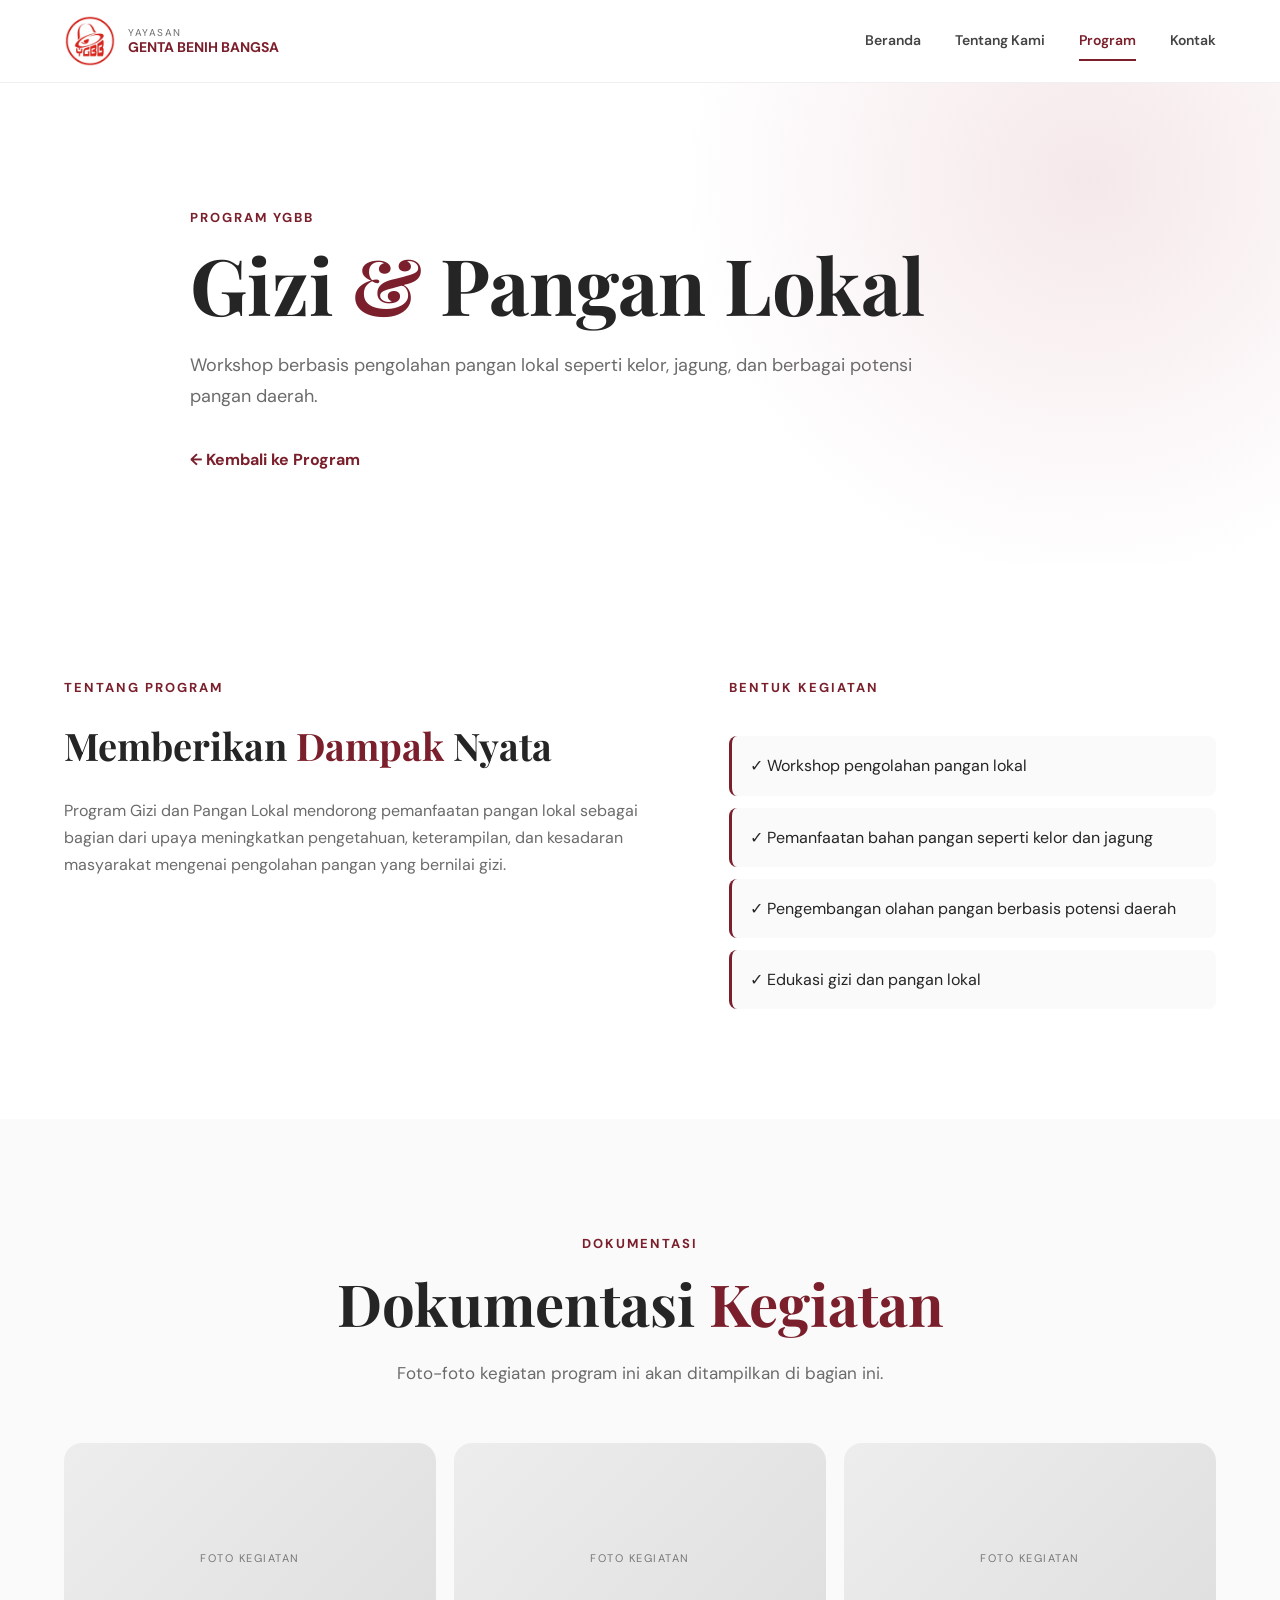
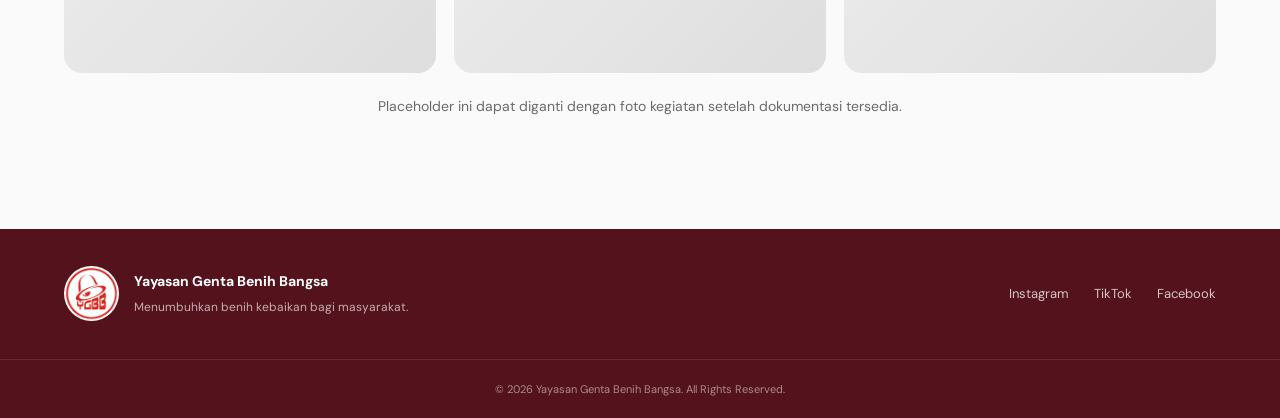
==== programs/gizi-pangan.html @ 35dd9b7a "update program kerja YGBB" ====
<!DOCTYPE html>
<html lang="id">
<head>
    <meta charset="UTF-8">
    <meta name="viewport" content="width=device-width, initial-scale=1.0">
    <title>Gizi & Pangan Lokal | Yayasan Genta Benih Bangsa</title>
    <meta name="description" content="Workshop berbasis pengolahan pangan lokal seperti kelor, jagung, dan berbagai potensi pangan daerah.">
    <link rel="stylesheet" href="../style.css">
    <link rel="preconnect" href="https://fonts.googleapis.com">
    <link rel="preconnect" href="https://fonts.gstatic.com" crossorigin>
    <link href="https://fonts.googleapis.com/css2?family=DM+Sans:wght@400;500;600;700&family=Playfair+Display:wght@600;700&display=swap" rel="stylesheet">
</head>
<body>
<header class="navbar">
    <div class="container nav-container">
        <a href="../index.html" class="logo-wrapper">
            <img src="../assets/logoyayasan.jpeg" alt="Logo Yayasan Genta Benih Bangsa">
            <div class="logo-text"><span>YAYASAN</span><strong>GENTA BENIH BANGSA</strong></div>
        </a>
        <nav class="nav-menu">
            <a href="../index.html">Beranda</a>
            <a href="../index.html#about">Tentang Kami</a>
            <a href="../index.html#program" class="active">Program</a>
            <a href="../index.html#contact">Kontak</a>
        </nav>
        <button class="menu-toggle" aria-label="Buka menu">☰</button>
    </div>
</header>
<main>
<section class="program-hero">
    <div class="container program-hero-content">
        <span class="eyebrow">PROGRAM YGBB</span>
        <h1>Gizi <span>&</span> Pangan Lokal</h1>
        <p>Workshop berbasis pengolahan pangan lokal seperti kelor, jagung, dan berbagai potensi pangan daerah.</p>
        <a href="../index.html#program" class="back-link">← Kembali ke Program</a>
    </div>
</section>
<section class="section">
    <div class="container program-detail-grid">
        <div class="detail-block">
            <span class="eyebrow">TENTANG PROGRAM</span>
            <h2>Memberikan <span>Dampak</span> Nyata</h2>
            <p>Program Gizi dan Pangan Lokal mendorong pemanfaatan pangan lokal sebagai bagian dari upaya meningkatkan pengetahuan, keterampilan, dan kesadaran masyarakat mengenai pengolahan pangan yang bernilai gizi.</p>
        </div>
        <div class="detail-block">
            <span class="eyebrow">BENTUK KEGIATAN</span>
            <ul class="activity-list"><li>✓ Workshop pengolahan pangan lokal</li><li>✓ Pemanfaatan bahan pangan seperti kelor dan jagung</li><li>✓ Pengembangan olahan pangan berbasis potensi daerah</li><li>✓ Edukasi gizi dan pangan lokal</li></ul>
        </div>
    </div>
</section>
<section class="section documentation">
    <div class="container">
        <div class="section-heading centered">
            <span class="eyebrow">DOKUMENTASI</span>
            <h2>Dokumentasi <span>Kegiatan</span></h2>
            <p>Foto-foto kegiatan program ini akan ditampilkan di bagian ini.</p>
        </div>
        <div class="gallery-placeholder">
            <div class="documentation-card">FOTO KEGIATAN</div>
            <div class="documentation-card">FOTO KEGIATAN</div>
            <div class="documentation-card">FOTO KEGIATAN</div>
        </div>
        <p class="documentation-note">Placeholder ini dapat diganti dengan foto kegiatan setelah dokumentasi tersedia.</p>
    </div>
</section>
</main>
<footer class="footer">
    <div class="container footer-container">
        <div class="footer-brand">
            <img src="../assets/logoyayasan.jpeg" alt="Logo Yayasan Genta Benih Bangsa">
            <div><strong>Yayasan Genta Benih Bangsa</strong><p>Menumbuhkan benih kebaikan bagi masyarakat.</p></div>
        </div>
        <div class="footer-social">
            <a href="https://www.instagram.com/ygbb.kupang" target="_blank">Instagram</a>
            <a href="https://www.tiktok.com/@ygbb2023" target="_blank">TikTok</a>
            <a href="https://www.facebook.com/share/1HcL8janwg/" target="_blank">Facebook</a>
        </div>
    </div>
    <div class="footer-bottom"><div class="container"><p>© 2026 Yayasan Genta Benih Bangsa. All Rights Reserved.</p></div></div>
</footer>
<script>
const menuToggle=document.querySelector('.menu-toggle');
const navMenu=document.querySelector('.nav-menu');
menuToggle.addEventListener('click',()=>navMenu.classList.toggle('show'));
document.querySelectorAll('.nav-menu a').forEach(link=>link.addEventListener('click',()=>navMenu.classList.remove('show')));
</script>
</body>
</html>
---- style.css ----
/* =========================================
   ROOT
========================================= */

:root {
    --maroon: #7a1f2b;
    --dark-maroon: #54131c;
    --light-maroon: #f5e8ea;

    --white: #ffffff;
    --off-white: #fafafa;

    --black: #252525;
    --gray: #6b6b6b;
    --light-gray: #e8e8e8;

    --container: 1180px;

    --radius: 18px;

    --shadow:
        0 15px 40px rgba(0, 0, 0, 0.08);
}


/* =========================================
   RESET
========================================= */

* {
    margin: 0;
    padding: 0;
    box-sizing: border-box;
}

html {
    scroll-behavior: smooth;
}

body {
    font-family: "DM Sans", sans-serif;
    color: var(--black);
    background: var(--white);
    line-height: 1.7;
}

img {
    max-width: 100%;
    display: block;
}

a {
    color: inherit;
    text-decoration: none;
}

button {
    font-family: inherit;
}


/* =========================================
   GENERAL
========================================= */

.container {
    width: min(90%, var(--container));
    margin: 0 auto;
}

.section {
    padding: 110px 0;
}

.eyebrow {
    display: inline-block;

    color: var(--maroon);

    font-size: 13px;
    font-weight: 700;

    letter-spacing: 2px;
    text-transform: uppercase;

    margin-bottom: 15px;
}

.section-heading {
    max-width: 720px;
    margin-bottom: 55px;
}

.section-heading.centered {
    text-align: center;
    margin-left: auto;
    margin-right: auto;
}

.section-heading h2 {
    font-family: "Playfair Display", serif;

    font-size: clamp(36px, 5vw, 58px);
    line-height: 1.15;

    margin-bottom: 22px;
}

.section-heading h2 span {
    color: var(--maroon);
}

.section-heading p {
    color: var(--gray);
    font-size: 17px;
}


/* =========================================
   NAVBAR
========================================= */

.navbar {
    position: sticky;
    top: 0;
    z-index: 1000;

    background: rgba(255, 255, 255, 0.96);

    border-bottom: 1px solid rgba(0, 0, 0, 0.06);

    backdrop-filter: blur(12px);
}

.nav-container {
    min-height: 82px;

    display: flex;
    align-items: center;
    justify-content: space-between;
}

.logo-wrapper {
    display: flex;
    align-items: center;
    gap: 12px;
}

.logo-wrapper img {
    width: 52px;
    height: 52px;

    object-fit: contain;

    border-radius: 50%;
}

.logo-text {
    display: flex;
    flex-direction: column;

    line-height: 1.2;
}

.logo-text span {
    font-size: 10px;
    letter-spacing: 1.5px;
    color: var(--gray);
}

.logo-text strong {
    font-size: 14px;
    color: var(--maroon);
}

.nav-menu {
    display: flex;
    align-items: center;
    gap: 34px;
}

.nav-menu a {
    position: relative;

    font-size: 14px;
    font-weight: 600;

    color: #444;

    transition: 0.3s ease;
}

.nav-menu a::after {
    content: "";

    position: absolute;

    left: 0;
    bottom: -8px;

    width: 0;
    height: 2px;

    background: var(--maroon);

    transition: 0.3s ease;
}

.nav-menu a:hover,
.nav-menu a.active {
    color: var(--maroon);
}

.nav-menu a:hover::after,
.nav-menu a.active::after {
    width: 100%;
}

.menu-toggle {
    display: none;

    border: none;
    background: transparent;

    font-size: 26px;
    cursor: pointer;

    color: var(--maroon);
}


/* =========================================
   HERO
========================================= */

.hero {
    position: relative;

    min-height: calc(100vh - 82px);

    display: flex;
    align-items: center;

    background:
        radial-gradient(
            circle at 85% 20%,
            var(--light-maroon),
            transparent 35%
        );

    overflow: hidden;
}

.hero::before {
    content: "";

    position: absolute;

    width: 400px;
    height: 400px;

    border-radius: 50%;

    background: var(--light-maroon);

    right: -180px;
    bottom: -180px;

    opacity: 0.6;
}

.hero-content {
    display: grid;

    grid-template-columns: 0.8fr 1.2fr;

    align-items: center;

    gap: 80px;

    padding: 80px 0;
}

.hero-logo {
    display: flex;
    justify-content: center;
}

.hero-logo img {
    width: min(400px, 80%);

    border-radius: 50%;

    filter: drop-shadow(
        0 20px 30px rgba(122, 31, 43, 0.15)
    );
}

.hero-text {
    position: relative;
    z-index: 2;
}

.hero-text h1 {
    max-width: 700px;

    font-family: "Playfair Display", serif;

    font-size: clamp(48px, 6vw, 78px);

    line-height: 1.05;

    margin-bottom: 28px;
}

.hero-text h1 span {
    color: var(--maroon);
}

.hero-text p {
    max-width: 680px;

    color: var(--gray);

    font-size: 18px;

    margin-bottom: 35px;
}

.hero-buttons {
    display: flex;
    gap: 15px;
    flex-wrap: wrap;
}

.btn {
    display: inline-flex;

    align-items: center;
    justify-content: center;

    padding: 14px 25px;

    border-radius: 50px;

    font-size: 14px;
    font-weight: 700;

    transition: 0.3s ease;
}

.btn-primary {
    color: var(--white);
    background: var(--maroon);
}

.btn-primary:hover {
    background: var(--dark-maroon);

    transform: translateY(-2px);
}

.btn-outline {
    color: var(--maroon);

    border: 1px solid var(--maroon);
}

.btn-outline:hover {
    color: var(--white);
    background: var(--maroon);
}


/* =========================================
   ABOUT
========================================= */

.about {
    background: var(--off-white);
}

.about-grid {
    display: grid;

    grid-template-columns:
        repeat(3, 1fr);

    gap: 22px;
}

.about-card {
    padding: 35px;

    background: var(--white);

    border: 1px solid #eeeeee;

    border-radius: var(--radius);

    transition: 0.3s ease;
}

.about-card:hover {
    transform: translateY(-6px);

    box-shadow: var(--shadow);
}

.about-card.featured {
    color: var(--white);

    background: var(--maroon);
}

.about-card.featured h3,
.about-card.featured p {
    color: var(--white);
}

.about-number {
    font-family: "Playfair Display", serif;

    font-size: 40px;

    color: var(--maroon);

    margin-bottom: 15px;
}

.featured .about-number {
    color: rgba(255, 255, 255, 0.5);
}

.about-card h3 {
    font-family: "Playfair Display", serif;

    font-size: 28px;

    margin-bottom: 12px;
}

.about-card p {
    color: var(--gray);
}


/* =========================================
   PROGRAM
========================================= */

.program {
    background: var(--white);
}

.program-grid {
    display: grid;

    grid-template-columns:
        repeat(3, 1fr);

    gap: 25px;
}

.program-card {
    overflow: hidden;

    background: var(--white);

    border: 1px solid #e9e9e9;

    border-radius: var(--radius);

    transition: 0.35s ease;
}

.program-card:hover {
    transform: translateY(-8px);

    box-shadow: var(--shadow);

    border-color: transparent;
}

.program-image {
    height: 220px;

    display: flex;
    align-items: center;
    justify-content: center;

    color: var(--gray);

    background:
        linear-gradient(
            135deg,
            #f2f2f2,
            #e8e8e8
        );

    font-size: 12px;

    letter-spacing: 2px;
}

.program-content {
    padding: 30px;
}

.program-number {
    display: inline-block;

    color: var(--maroon);

    font-size: 12px;
    font-weight: 700;

    letter-spacing: 1px;

    margin-bottom: 8px;
}

.program-content h3 {
    font-family: "Playfair Display", serif;

    font-size: 26px;

    line-height: 1.2;

    margin-bottom: 14px;
}

.program-content p {
    color: var(--gray);

    font-size: 15px;

    margin-bottom: 20px;
}

.program-link {
    color: var(--maroon);

    font-size: 14px;

    font-weight: 700;
}

.program-link:hover {
    text-decoration: underline;
}


/* =========================================
   QUOTE
========================================= */

.quote-section {
    position: relative;

    padding: 110px 0;

    color: var(--white);

    background: var(--maroon);

    overflow: hidden;
}

.quote-section::before {
    content: "";

    position: absolute;

    width: 350px;
    height: 350px;

    border-radius: 50%;

    border: 1px solid rgba(255, 255, 255, 0.15);

    right: -120px;
    top: -120px;
}

.quote-container {
    text-align: center;

    max-width: 900px;
}

.quote-mark {
    display: block;

    font-family: "Playfair Display", serif;

    font-size: 100px;

    line-height: 0.7;

    opacity: 0.3;

    margin-bottom: 20px;
}

.quote-container h2 {
    font-family: "Playfair Display", serif;

    font-size: clamp(32px, 5vw, 55px);

    line-height: 1.2;

    margin-bottom: 25px;
}

.quote-container p {
    opacity: 0.75;

    font-size: 14px;

    letter-spacing: 2px;

    text-transform: uppercase;
}


/* =========================================
   ACTIVITIES
========================================= */

.activities {
    background: var(--off-white);
}

.gallery-grid {
    display: grid;

    grid-template-columns:
        1.5fr 1fr 1fr;

    grid-auto-rows: 220px;

    gap: 15px;
}

.gallery-item {
    display: flex;

    align-items: center;
    justify-content: center;

    background:
        linear-gradient(
            135deg,
            #ededed,
            #dedede
        );

    color: #777;

    font-size: 11px;

    letter-spacing: 1.5px;

    border-radius: var(--radius);

    overflow: hidden;
}

.gallery-item.large {
    grid-row: span 2;
}

.gallery-item:hover {
    filter: brightness(0.95);
}


/* =========================================
   CONTACT
========================================= */

.contact {
    background: var(--white);
}

.contact-container {
    display: grid;

    grid-template-columns: 1fr 1fr;

    gap: 80px;

    align-items: center;
}

.contact-info h2 {
    font-family: "Playfair Display", serif;

    font-size: clamp(40px, 5vw, 60px);

    line-height: 1.15;

    margin-bottom: 20px;
}

.contact-info h2 span {
    color: var(--maroon);
}

.contact-info p {
    max-width: 550px;

    color: var(--gray);

    font-size: 17px;
}

.social-container {
    display: flex;
    flex-direction: column;

    gap: 15px;
}

.social-card {
    display: flex;

    align-items: center;

    gap: 18px;

    padding: 20px;

    border: 1px solid #e8e8e8;

    border-radius: 14px;

    transition: 0.3s ease;
}

.social-card:hover {
    border-color: var(--maroon);

    transform: translateX(5px);

    box-shadow: var(--shadow);
}

.social-icon {
    width: 50px;
    height: 50px;

    display: flex;
    align-items: center;
    justify-content: center;

    flex-shrink: 0;

    color: var(--white);

    background: var(--maroon);

    border-radius: 12px;

    font-size: 13px;
    font-weight: 700;
}

.social-card div:nth-child(2) {
    display: flex;
    flex-direction: column;
}

.social-card span {
    color: var(--gray);

    font-size: 12px;
}

.social-card strong {
    color: var(--black);

    font-size: 15px;
}

.social-arrow {
    margin-left: auto;

    color: var(--maroon) !important;

    font-size: 20px !important;
}


/* =========================================
   FOOTER
========================================= */

.footer {
    color: var(--white);

    background: var(--dark-maroon);
}

.footer-container {
    min-height: 130px;

    display: flex;

    align-items: center;
    justify-content: space-between;

    gap: 30px;
}

.footer-brand {
    display: flex;

    align-items: center;

    gap: 15px;
}

.footer-brand img {
    width: 55px;
    height: 55px;

    border-radius: 50%;
}

.footer-brand strong {
    display: block;

    font-size: 14px;
}

.footer-brand p {
    margin-top: 3px;

    font-size: 12px;

    opacity: 0.65;
}

.footer-social {
    display: flex;

    gap: 25px;
}

.footer-social a {
    font-size: 13px;

    opacity: 0.75;

    transition: 0.3s ease;
}

.footer-social a:hover {
    opacity: 1;
}

.footer-bottom {
    padding: 20px 0;

    border-top: 1px solid rgba(255, 255, 255, 0.1);
}

.footer-bottom p {
    text-align: center;

    font-size: 11px;

    opacity: 0.5;
}


/* =========================================
   RESPONSIVE - TABLET
========================================= */

@media (max-width: 1000px) {

    .nav-menu {
        gap: 20px;
    }

    .hero-content {
        gap: 45px;
    }

    .hero-text h1 {
        font-size: 58px;
    }

    .program-grid {
        grid-template-columns:
            repeat(2, 1fr);
    }

    .contact-container {
        gap: 40px;
    }
}


/* =========================================
   RESPONSIVE - MOBILE
========================================= */

@media (max-width: 768px) {

    .section {
        padding: 80px 0;
    }


    /* Navbar */

    .nav-container {
        min-height: 70px;
    }

    .logo-wrapper img {
        width: 45px;
        height: 45px;
    }

    .logo-text strong {
        font-size: 11px;
    }

    .menu-toggle {
        display: block;
    }

    .nav-menu {
        position: absolute;

        top: 70px;
        left: 0;

        width: 100%;

        padding: 25px;

        flex-direction: column;
        align-items: flex-start;

        background: var(--white);

        border-bottom: 1px solid #eee;

        box-shadow: 0 15px 25px rgba(0, 0, 0, 0.06);

        display: none;
    }

    .nav-menu.show {
        display: flex;
    }


    /* Hero */

    .hero {
        min-height: auto;
    }

    .hero-content {
        grid-template-columns: 1fr;

        text-align: center;

        padding: 80px 0;
    }

    .hero-logo {
        order: 1;
    }

    .hero-text {
        order: 2;
    }

    .hero-logo img {
        width: 230px;
    }

    .hero-text h1 {
        font-size: 48px;
    }

    .hero-text p {
        font-size: 16px;
    }

    .hero-buttons {
        justify-content: center;
    }


    /* About */

    .about-grid {
        grid-template-columns: 1fr;
    }


    /* Program */

    .program-grid {
        grid-template-columns: 1fr;
    }


    /* Gallery */

    .gallery-grid {
        grid-template-columns: 1fr 1fr;

        grid-auto-rows: 180px;
    }

    .gallery-item.large {
        grid-row: span 1;

        grid-column: span 2;
    }


    /* Contact */

    .contact-container {
        grid-template-columns: 1fr;
    }


    /* Footer */

    .footer-container {
        padding: 35px 0;

        flex-direction: column;

        align-items: flex-start;
    }

    .footer-social {
        flex-wrap: wrap;
    }

}


/* =========================================
   SMALL MOBILE
========================================= */

@media (max-width: 480px) {

    .hero-text h1 {
        font-size: 40px;
    }

    .section-heading h2 {
        font-size: 38px;
    }

    .program-content {
        padding: 25px;
    }

    .gallery-grid {
        grid-template-columns: 1fr;
    }

    .gallery-item.large {
        grid-column: span 1;
    }

    .footer-brand {
        align-items: flex-start;
    }

}

/* =========================================
   PROGRAM DETAIL PAGES
========================================= */
.program-hero {
    padding: 120px 0 90px;
    background: radial-gradient(circle at 85% 20%, var(--light-maroon), transparent 35%);
}
.program-hero-content {
    max-width: 900px;
}
.program-hero h1 {
    font-family: "Playfair Display", serif;
    font-size: clamp(48px, 7vw, 78px);
    line-height: 1.05;
    margin-bottom: 24px;
}
.program-hero h1 span { color: var(--maroon); }
.program-hero p {
    max-width: 760px;
    color: var(--gray);
    font-size: 18px;
}
.program-detail-grid {
    display: grid;
    grid-template-columns: 1.1fr 0.9fr;
    gap: 70px;
    align-items: start;
}
.detail-block h2 {
    font-family: "Playfair Display", serif;
    font-size: 38px;
    margin-bottom: 18px;
}
.detail-block h2 span { color: var(--maroon); }
.detail-block p { color: var(--gray); font-size: 16px; }
.activity-list {
    list-style: none;
    display: grid;
    gap: 12px;
    margin-top: 22px;
}
.activity-list li {
    padding: 16px 18px;
    background: var(--off-white);
    border-left: 3px solid var(--maroon);
    border-radius: 8px;
}
.documentation { background: var(--off-white); }
.gallery-placeholder {
    display: grid;
    grid-template-columns: repeat(3, 1fr);
    gap: 18px;
}
.documentation-card {
    min-height: 230px;
    display: flex;
    align-items: center;
    justify-content: center;
    border-radius: var(--radius);
    background: linear-gradient(135deg, #ededed, #dedede);
    color: #777;
    font-size: 11px;
    letter-spacing: 1.5px;
    text-align: center;
    padding: 20px;
}
.documentation-note {
    margin-top: 22px;
    color: var(--gray);
    text-align: center;
    font-size: 14px;
}
.back-link {
    display: inline-flex;
    align-items: center;
    gap: 8px;
    margin-top: 35px;
    color: var(--maroon);
    font-weight: 700;
}
.back-link:hover { text-decoration: underline; }

@media (max-width: 768px) {
    .program-hero { padding: 85px 0 65px; }
    .program-detail-grid { grid-template-columns: 1fr; gap: 45px; }
    .gallery-placeholder { grid-template-columns: 1fr; }
    .documentation-card { min-height: 190px; }
}
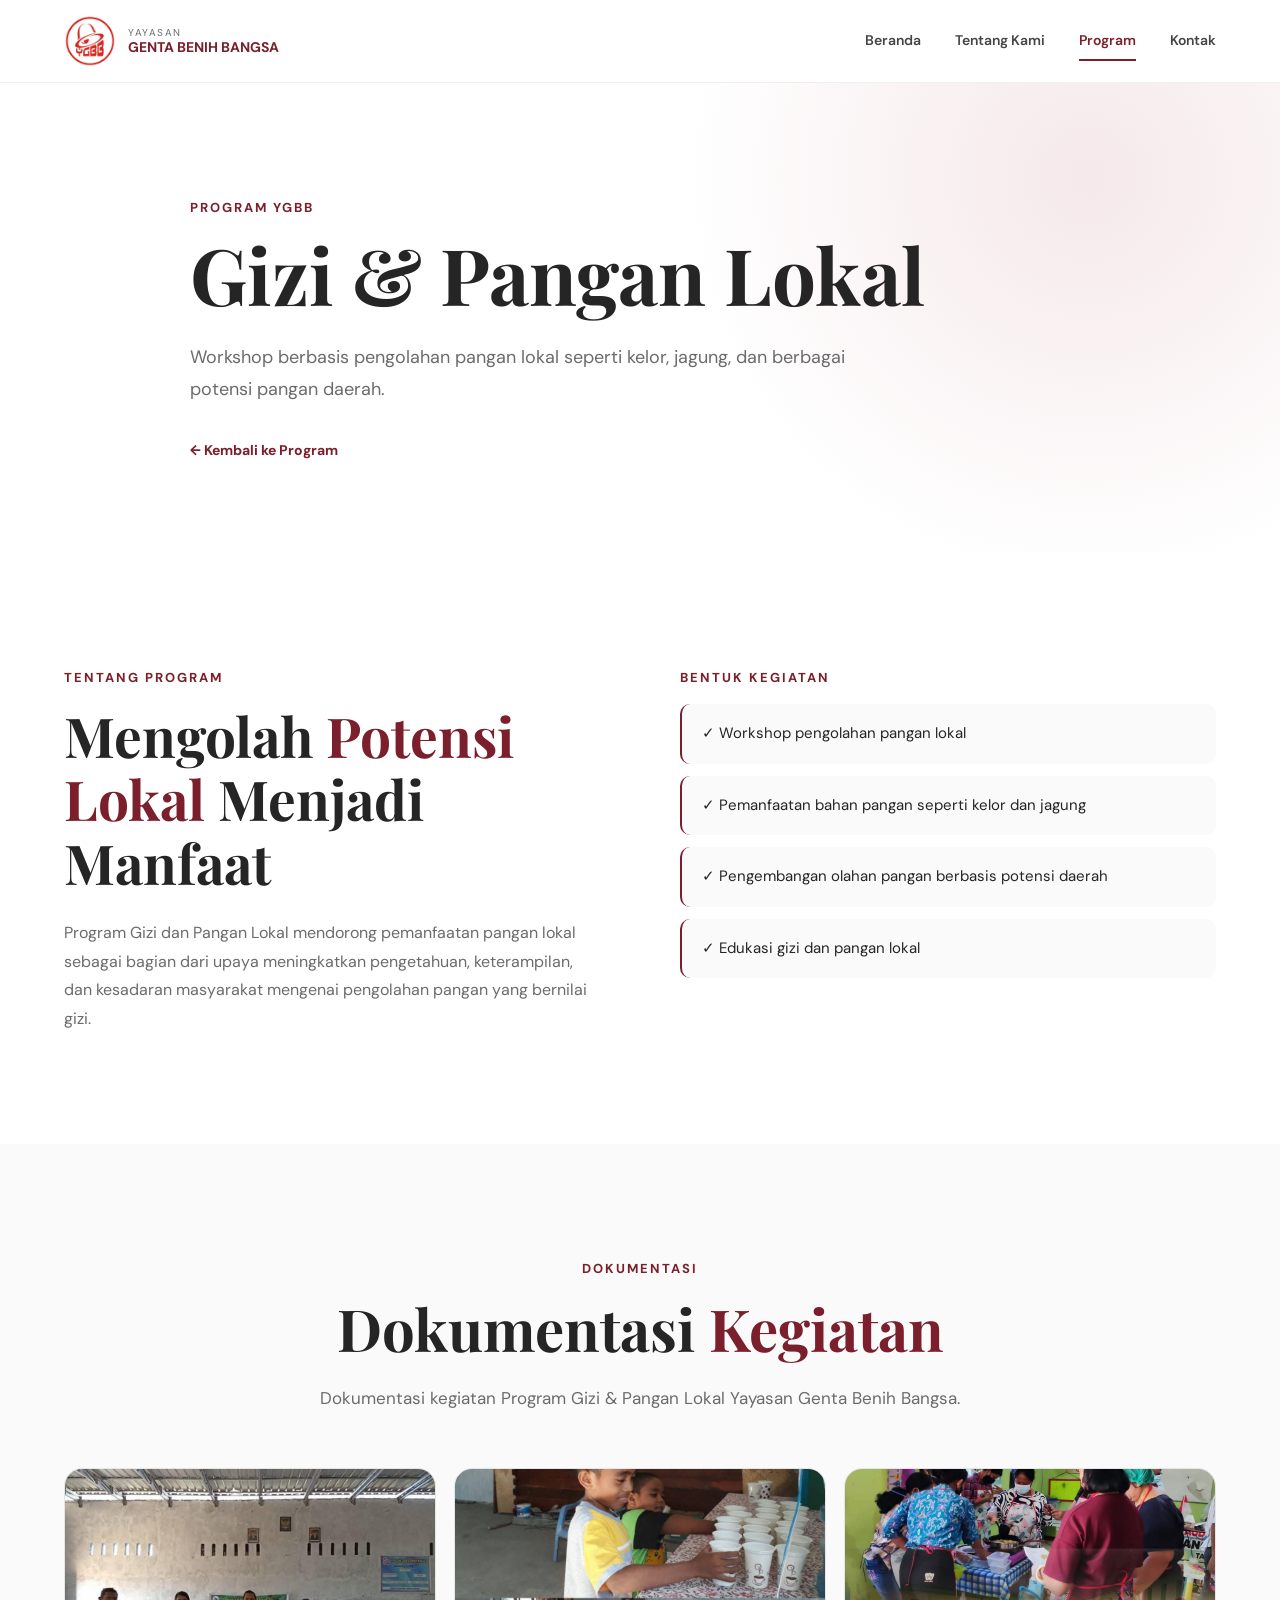
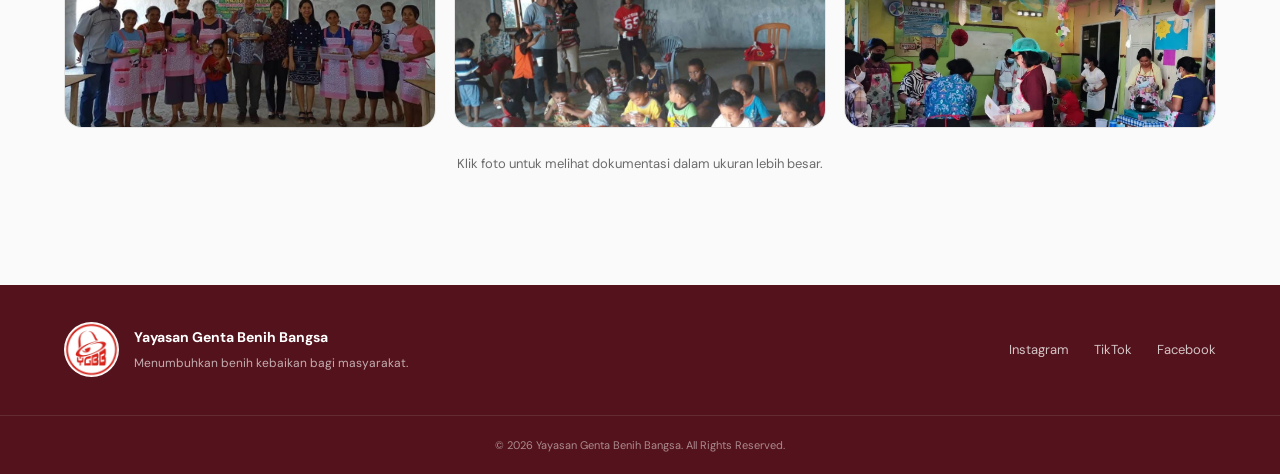
==== commit 36fe0bff: "Update gizi-pangan.html" ====
--- a/programs/gizi-pangan.html
+++ b/programs/gizi-pangan.html
@@ -1,88 +1,584 @@
 <!DOCTYPE html>
 <html lang="id">
+
 <head>
+
     <meta charset="UTF-8">
-    <meta name="viewport" content="width=device-width, initial-scale=1.0">
-    <title>Gizi & Pangan Lokal | Yayasan Genta Benih Bangsa</title>
-    <meta name="description" content="Workshop berbasis pengolahan pangan lokal seperti kelor, jagung, dan berbagai potensi pangan daerah.">
-    <link rel="stylesheet" href="../style.css">
-    <link rel="preconnect" href="https://fonts.googleapis.com">
-    <link rel="preconnect" href="https://fonts.gstatic.com" crossorigin>
-    <link href="https://fonts.googleapis.com/css2?family=DM+Sans:wght@400;500;600;700&family=Playfair+Display:wght@600;700&display=swap" rel="stylesheet">
+
+    <meta
+        name="viewport"
+        content="width=device-width, initial-scale=1.0"
+    >
+
+    <title>
+        Gizi & Pangan Lokal | Yayasan Genta Benih Bangsa
+    </title>
+
+    <meta
+        name="description"
+        content="Workshop berbasis pengolahan pangan lokal seperti kelor, jagung, dan berbagai potensi pangan daerah."
+    >
+
+    <link
+        rel="stylesheet"
+        href="../style.css"
+    >
+
+    <link
+        rel="preconnect"
+        href="https://fonts.googleapis.com"
+    >
+
+    <link
+        rel="preconnect"
+        href="https://fonts.gstatic.com"
+        crossorigin
+    >
+
+    <link
+        href="https://fonts.googleapis.com/css2?family=DM+Sans:wght@400;500;600;700&family=Playfair+Display:wght@600;700&display=swap"
+        rel="stylesheet"
+    >
+
 </head>
+
+
 <body>
+
+
+<!-- =========================================
+     NAVBAR
+========================================= -->
+
 <header class="navbar">
+
     <div class="container nav-container">
-        <a href="../index.html" class="logo-wrapper">
-            <img src="../assets/logoyayasan.jpeg" alt="Logo Yayasan Genta Benih Bangsa">
-            <div class="logo-text"><span>YAYASAN</span><strong>GENTA BENIH BANGSA</strong></div>
+
+        <a
+            href="../index.html"
+            class="logo-wrapper"
+        >
+
+            <img
+                src="../assets/logoyayasan.jpeg"
+                alt="Logo Yayasan Genta Benih Bangsa"
+            >
+
+            <div class="logo-text">
+
+                <span>
+                    YAYASAN
+                </span>
+
+                <strong>
+                    GENTA BENIH BANGSA
+                </strong>
+
+            </div>
+
         </a>
+
+
         <nav class="nav-menu">
-            <a href="../index.html">Beranda</a>
-            <a href="../index.html#about">Tentang Kami</a>
-            <a href="../index.html#program" class="active">Program</a>
-            <a href="../index.html#contact">Kontak</a>
+
+            <a href="../index.html">
+                Beranda
+            </a>
+
+            <a href="../index.html#about">
+                Tentang Kami
+            </a>
+
+            <a
+                href="../index.html#program"
+                class="active"
+            >
+                Program
+            </a>
+
+            <a href="../index.html#contact">
+                Kontak
+            </a>
+
         </nav>
-        <button class="menu-toggle" aria-label="Buka menu">☰</button>
+
+
+        <button
+            class="menu-toggle"
+            aria-label="Buka menu"
+        >
+            ☰
+        </button>
+
     </div>
+
 </header>
+
+
+
 <main>
+
+
+<!-- =========================================
+     PROGRAM HERO
+========================================= -->
+
 <section class="program-hero">
+
     <div class="container program-hero-content">
-        <span class="eyebrow">PROGRAM YGBB</span>
-        <h1>Gizi <span>&</span> Pangan Lokal</h1>
-        <p>Workshop berbasis pengolahan pangan lokal seperti kelor, jagung, dan berbagai potensi pangan daerah.</p>
-        <a href="../index.html#program" class="back-link">← Kembali ke Program</a>
+
+        <span class="eyebrow">
+            PROGRAM YGBB
+        </span>
+
+
+        <h1>
+            Gizi <span>&</span> Pangan Lokal
+        </h1>
+
+
+        <p>
+            Workshop berbasis pengolahan pangan lokal seperti
+            kelor, jagung, dan berbagai potensi pangan daerah.
+        </p>
+
+
+        <a
+            href="../index.html#program"
+            class="back-link"
+        >
+            ← Kembali ke Program
+        </a>
+
     </div>
+
 </section>
+
+
+
+<!-- =========================================
+     PROGRAM DETAIL
+========================================= -->
+
 <section class="section">
+
     <div class="container program-detail-grid">
+
+
+        <!-- TENTANG PROGRAM -->
+
         <div class="detail-block">
-            <span class="eyebrow">TENTANG PROGRAM</span>
-            <h2>Memberikan <span>Dampak</span> Nyata</h2>
-            <p>Program Gizi dan Pangan Lokal mendorong pemanfaatan pangan lokal sebagai bagian dari upaya meningkatkan pengetahuan, keterampilan, dan kesadaran masyarakat mengenai pengolahan pangan yang bernilai gizi.</p>
-        </div>
+
+            <span class="eyebrow">
+                TENTANG PROGRAM
+            </span>
+
+
+            <h2>
+                Mengolah
+                <span>Potensi Lokal</span>
+                Menjadi Manfaat
+            </h2>
+
+
+            <p>
+                Program Gizi dan Pangan Lokal mendorong
+                pemanfaatan pangan lokal sebagai bagian dari
+                upaya meningkatkan pengetahuan, keterampilan,
+                dan kesadaran masyarakat mengenai pengolahan
+                pangan yang bernilai gizi.
+            </p>
+
+        </div>
+
+
+
+        <!-- BENTUK KEGIATAN -->
+
         <div class="detail-block">
-            <span class="eyebrow">BENTUK KEGIATAN</span>
-            <ul class="activity-list"><li>✓ Workshop pengolahan pangan lokal</li><li>✓ Pemanfaatan bahan pangan seperti kelor dan jagung</li><li>✓ Pengembangan olahan pangan berbasis potensi daerah</li><li>✓ Edukasi gizi dan pangan lokal</li></ul>
-        </div>
+
+            <span class="eyebrow">
+                BENTUK KEGIATAN
+            </span>
+
+
+            <ul class="activity-list">
+
+                <li>
+                    ✓ Workshop pengolahan pangan lokal
+                </li>
+
+                <li>
+                    ✓ Pemanfaatan bahan pangan seperti kelor dan jagung
+                </li>
+
+                <li>
+                    ✓ Pengembangan olahan pangan berbasis potensi daerah
+                </li>
+
+                <li>
+                    ✓ Edukasi gizi dan pangan lokal
+                </li>
+
+            </ul>
+
+        </div>
+
     </div>
+
 </section>
+
+
+
+<!-- =========================================
+     DOKUMENTASI
+========================================= -->
+
 <section class="section documentation">
+
     <div class="container">
+
+
+        <!-- HEADING -->
+
         <div class="section-heading centered">
-            <span class="eyebrow">DOKUMENTASI</span>
-            <h2>Dokumentasi <span>Kegiatan</span></h2>
-            <p>Foto-foto kegiatan program ini akan ditampilkan di bagian ini.</p>
-        </div>
-        <div class="gallery-placeholder">
-            <div class="documentation-card">FOTO KEGIATAN</div>
-            <div class="documentation-card">FOTO KEGIATAN</div>
-            <div class="documentation-card">FOTO KEGIATAN</div>
-        </div>
-        <p class="documentation-note">Placeholder ini dapat diganti dengan foto kegiatan setelah dokumentasi tersedia.</p>
+
+            <span class="eyebrow">
+                DOKUMENTASI
+            </span>
+
+
+            <h2>
+                Dokumentasi
+                <span>Kegiatan</span>
+            </h2>
+
+
+            <p>
+                Dokumentasi kegiatan Program Gizi & Pangan Lokal
+                Yayasan Genta Benih Bangsa.
+            </p>
+
+        </div>
+
+
+
+        <!-- GALLERY -->
+
+        <div class="documentation-gallery">
+
+
+            <!-- FOTO GIZI & PANGAN LOKAL 01 -->
+
+            <div class="documentation-card">
+
+                <img
+                    src="../assets/images/programs/gizi-pangan/gizi-pangan-01.jpeg"
+                    class="gallery-image"
+                    alt="Dokumentasi Kegiatan Program Gizi dan Pangan Lokal"
+                >
+
+            </div>
+
+
+
+            <!-- PLACEHOLDER FOTO 02 -->
+
+            <div class="documentation-card placeholder">
+
+                <img
+                    src="../assets/images/programs/gizi-pangan/gizi-pangan-02.png"
+                    class="gallery-image"
+                    alt="Dokumentasi Kegiatan Program Gizi dan Pangan Lokal"
+                >
+
+            </div>
+
+
+
+            <!-- PLACEHOLDER FOTO 03 -->
+
+            <div class="documentation-card placeholder">
+
+                <img
+                    src="../assets/images/programs/gizi-pangan/gizi-pangan-03.jpeg"
+                    class="gallery-image"
+                    alt="Dokumentasi Kegiatan Program Gizi dan Pangan Lokal"
+                >
+
+            </div>
+
+
+        </div>
+
+
+        <p class="documentation-note">
+
+            Klik foto untuk melihat dokumentasi
+            dalam ukuran lebih besar.
+
+        </p>
+
     </div>
+
 </section>
+
+
+
 </main>
+
+
+
+<!-- =========================================
+     FOOTER
+========================================= -->
+
 <footer class="footer">
+
     <div class="container footer-container">
+
+
         <div class="footer-brand">
-            <img src="../assets/logoyayasan.jpeg" alt="Logo Yayasan Genta Benih Bangsa">
-            <div><strong>Yayasan Genta Benih Bangsa</strong><p>Menumbuhkan benih kebaikan bagi masyarakat.</p></div>
-        </div>
+
+            <img
+                src="../assets/logoyayasan.jpeg"
+                alt="Logo Yayasan Genta Benih Bangsa"
+            >
+
+
+            <div>
+
+                <strong>
+                    Yayasan Genta Benih Bangsa
+                </strong>
+
+
+                <p>
+                    Menumbuhkan benih kebaikan
+                    bagi masyarakat.
+                </p>
+
+            </div>
+
+        </div>
+
+
+
         <div class="footer-social">
-            <a href="https://www.instagram.com/ygbb.kupang" target="_blank">Instagram</a>
-            <a href="https://www.tiktok.com/@ygbb2023" target="_blank">TikTok</a>
-            <a href="https://www.facebook.com/share/1HcL8janwg/" target="_blank">Facebook</a>
-        </div>
+
+            <a
+                href="https://www.instagram.com/ygbb.kupang"
+                target="_blank"
+            >
+                Instagram
+            </a>
+
+
+            <a
+                href="https://www.tiktok.com/@ygbb2023"
+                target="_blank"
+            >
+                TikTok
+            </a>
+
+
+            <a
+                href="https://www.facebook.com/share/1HcL8janwg/"
+                target="_blank"
+            >
+                Facebook
+            </a>
+
+        </div>
+
     </div>
-    <div class="footer-bottom"><div class="container"><p>© 2026 Yayasan Genta Benih Bangsa. All Rights Reserved.</p></div></div>
+
+
+
+    <div class="footer-bottom">
+
+        <div class="container">
+
+            <p>
+                © 2026 Yayasan Genta Benih Bangsa.
+                All Rights Reserved.
+            </p>
+
+        </div>
+
+    </div>
+
 </footer>
+
+
+
+<!-- =========================================
+     LIGHTBOX
+========================================= -->
+
+<div
+    id="lightbox"
+    class="lightbox"
+>
+
+
+    <!-- CLOSE BUTTON -->
+
+    <button
+        class="lightbox-close"
+        aria-label="Tutup foto"
+    >
+
+        &times;
+
+    </button>
+
+
+
+    <!-- FOTO BESAR -->
+
+    <img
+        id="lightbox-img"
+        src=""
+        alt="Dokumentasi Kegiatan"
+    >
+
+
+</div>
+
+
+
+<!-- =========================================
+     MOBILE MENU
+========================================= -->
+
 <script>
-const menuToggle=document.querySelector('.menu-toggle');
-const navMenu=document.querySelector('.nav-menu');
-menuToggle.addEventListener('click',()=>navMenu.classList.toggle('show'));
-document.querySelectorAll('.nav-menu a').forEach(link=>link.addEventListener('click',()=>navMenu.classList.remove('show')));
+
+    const menuToggle =
+        document.querySelector(".menu-toggle");
+
+
+    const navMenu =
+        document.querySelector(".nav-menu");
+
+
+    menuToggle.addEventListener("click", () => {
+
+        navMenu.classList.toggle("show");
+
+    });
+
+
+    document
+        .querySelectorAll(".nav-menu a")
+        .forEach(link => {
+
+            link.addEventListener("click", () => {
+
+                navMenu.classList.remove("show");
+
+            });
+
+        });
+
 </script>
+
+
+
+<!-- =========================================
+     LIGHTBOX JAVASCRIPT
+========================================= -->
+
+<script>
+
+    const galleryImages =
+        document.querySelectorAll(".gallery-image");
+
+
+    const lightbox =
+        document.getElementById("lightbox");
+
+
+    const lightboxImg =
+        document.getElementById("lightbox-img");
+
+
+    const lightboxClose =
+        document.querySelector(".lightbox-close");
+
+
+
+    /*
+       KETIKA FOTO DIKLIK
+    */
+
+    galleryImages.forEach(image => {
+
+        image.addEventListener("click", () => {
+
+            lightboxImg.src = image.src;
+
+            lightbox.classList.add("active");
+
+            document.body.style.overflow = "hidden";
+
+        });
+
+    });
+
+
+
+    /*
+       TUTUP DENGAN TOMBOL X
+    */
+
+    lightboxClose.addEventListener("click", () => {
+
+        lightbox.classList.remove("active");
+
+        document.body.style.overflow = "";
+
+    });
+
+
+
+    /*
+       TUTUP DENGAN KLIK DI LUAR FOTO
+    */
+
+    lightbox.addEventListener("click", (event) => {
+
+        if (event.target === lightbox) {
+
+            lightbox.classList.remove("active");
+
+            document.body.style.overflow = "";
+
+        }
+
+    });
+
+
+
+    /*
+       TUTUP DENGAN TOMBOL ESC
+    */
+
+    document.addEventListener("keydown", (event) => {
+
+        if (event.key === "Escape") {
+
+            lightbox.classList.remove("active");
+
+            document.body.style.overflow = "";
+
+        }
+
+    });
+
+</script>
+
+
 </body>
+
 </html>
--- a/style.css
+++ b/style.css
@@ -446,6 +446,144 @@
 
 
 /* =========================================
+   FOUNDER STORY
+========================================= */
+
+.founder-story {
+    margin-top: 90px;
+
+    display: grid;
+
+    grid-template-columns: 0.9fr 1.1fr;
+
+    gap: 80px;
+
+    align-items: center;
+}
+
+.founder-photo {
+    position: relative;
+    width: 100%;
+}
+
+.founder-photo img {
+    width: 100%;
+    height: 520px;
+
+    display: block;
+
+    object-fit: cover;
+
+    border-radius: var(--radius);
+
+    position: relative;
+    z-index: 1;
+}
+
+.founder-photo::after {
+    content: "";
+
+    position: absolute;
+
+    width: 120px;
+    height: 120px;
+
+    right: -25px;
+    bottom: -25px;
+
+    border-radius: 50%;
+
+    border: 1px solid var(--maroon);
+
+    opacity: 0.25;
+
+    z-index: 0;
+}
+
+.founder-content {
+    position: relative;
+    z-index: 1;
+}
+
+.founder-content h2 {
+    max-width: 650px;
+
+    font-family: "Playfair Display", serif;
+
+    font-size: clamp(38px, 5vw, 58px);
+
+    line-height: 1.15;
+
+    margin-bottom: 28px;
+}
+
+.founder-content h2 span {
+    color: var(--maroon);
+}
+
+.founder-content > p:not(.founder-quote) {
+    max-width: 620px;
+
+    color: var(--gray);
+
+    font-size: 16px;
+
+    margin-bottom: 30px;
+}
+
+.founder-quote {
+    position: relative;
+
+    max-width: 650px;
+
+    padding-left: 25px;
+
+    color: var(--black);
+
+    font-family: "Playfair Display", serif;
+
+    font-size: 21px;
+
+    line-height: 1.6;
+
+    margin-bottom: 25px;
+}
+
+.founder-quote::before {
+    content: "";
+
+    position: absolute;
+
+    left: 0;
+    top: 5px;
+
+    width: 3px;
+    height: calc(100% - 10px);
+
+    background: var(--maroon);
+}
+
+.founder-name {
+    display: flex;
+    flex-direction: column;
+
+    gap: 3px;
+
+    margin-top: 30px;
+}
+
+.founder-name strong {
+    color: var(--maroon);
+    font-size: 16px;
+}
+
+.founder-name span {
+    color: var(--gray);
+    font-size: 13px;
+}
+
+
+/* =========================================
    PROGRAM
 ========================================= */
 
@@ -503,6 +641,13 @@
     letter-spacing: 2px;
 }
 
+.program-image img {
+    width: 100%;
+    height: 100%;
+
+    object-fit: cover;
+}
+
 .program-content {
     padding: 30px;
 }
@@ -552,127 +697,427 @@
 
 
 /* =========================================
-   QUOTE
-========================================= */
-
-.quote-section {
+   PROGRAM DETAIL PAGE
+========================================= */
+
+.program-hero {
+    padding: 110px 0 90px;
+
+    background:
+        radial-gradient(
+            circle at 85% 20%,
+            var(--light-maroon),
+            transparent 35%
+        );
+}
+
+.program-hero-content {
+    max-width: 900px;
+}
+
+.program-hero h1 {
+    font-family: "Playfair Display", serif;
+
+    font-size: clamp(48px, 7vw, 78px);
+
+    line-height: 1.05;
+
+    margin-bottom: 25px;
+}
+
+.program-hero p {
+    max-width: 700px;
+
+    color: var(--gray);
+
+    font-size: 18px;
+
+    line-height: 1.8;
+
+    margin-bottom: 30px;
+}
+
+.back-link {
+    display: inline-block;
+
+    color: var(--maroon);
+
+    font-size: 14px;
+
+    font-weight: 700;
+}
+
+.back-link:hover {
+    text-decoration: underline;
+}
+
+
+/* =========================================
+   PROGRAM DETAIL CONTENT
+========================================= */
+
+.program-detail-grid {
+    display: grid;
+
+    grid-template-columns: 1fr 1fr;
+
+    gap: 80px;
+
+    align-items: start;
+}
+
+.detail-block {
+    min-width: 0;
+}
+
+.detail-block h2 {
+    font-family: "Playfair Display", serif;
+
+    font-size: clamp(36px, 5vw, 55px);
+
+    line-height: 1.15;
+
+    margin-bottom: 25px;
+}
+
+.detail-block h2 span {
+    color: var(--maroon);
+}
+
+.detail-block > p {
+    max-width: 600px;
+
+    color: var(--gray);
+
+    font-size: 16px;
+
+    line-height: 1.8;
+}
+
+
+/* =========================================
+   ACTIVITY LIST
+========================================= */
+
+.activity-list {
+    list-style: none;
+
+    display: flex;
+
+    flex-direction: column;
+
+    gap: 12px;
+}
+
+.activity-list li {
+    padding: 17px 20px;
+
+    background: var(--off-white);
+
+    border-left: 2px solid var(--maroon);
+
+    border-radius: 10px;
+
+    font-size: 15px;
+
+    transition: 0.3s ease;
+}
+
+.activity-list li:hover {
+    background: var(--light-maroon);
+
+    transform: translateX(4px);
+}
+
+
+/* =========================================
+   DOCUMENTATION
+========================================= */
+
+.documentation {
+    background: var(--off-white);
+}
+
+.documentation .section-heading {
+    margin-bottom: 55px;
+}
+
+
+/* =========================================
+   DOCUMENTATION GALLERY
+========================================= */
+
+.documentation-gallery {
+    display: grid;
+
+    grid-template-columns: repeat(3, 1fr);
+
+    gap: 18px;
+}
+
+
+/* =========================================
+   PHOTO BUBBLE
+========================================= */
+
+.documentation-card {
     position: relative;
 
-    padding: 110px 0;
-
-    color: var(--white);
-
-    background: var(--maroon);
+    width: 100%;
+    height: 260px;
 
     overflow: hidden;
-}
-
-.quote-section::before {
-    content: "";
-
-    position: absolute;
-
-    width: 350px;
-    height: 350px;
-
-    border-radius: 50%;
-
-    border: 1px solid rgba(255, 255, 255, 0.15);
-
-    right: -120px;
-    top: -120px;
-}
-
-.quote-container {
-    text-align: center;
-
-    max-width: 900px;
-}
-
-.quote-mark {
-    display: block;
-
-    font-family: "Playfair Display", serif;
-
-    font-size: 100px;
-
-    line-height: 0.7;
-
-    opacity: 0.3;
-
-    margin-bottom: 20px;
-}
-
-.quote-container h2 {
-    font-family: "Playfair Display", serif;
-
-    font-size: clamp(32px, 5vw, 55px);
-
-    line-height: 1.2;
-
-    margin-bottom: 25px;
-}
-
-.quote-container p {
-    opacity: 0.75;
-
-    font-size: 14px;
-
-    letter-spacing: 2px;
-
-    text-transform: uppercase;
-}
-
-
-/* =========================================
-   ACTIVITIES
-========================================= */
-
-.activities {
-    background: var(--off-white);
-}
-
-.gallery-grid {
-    display: grid;
-
-    grid-template-columns:
-        1.5fr 1fr 1fr;
-
-    grid-auto-rows: 220px;
-
-    gap: 15px;
-}
-
-.gallery-item {
-    display: flex;
-
-    align-items: center;
-    justify-content: center;
+
+    border-radius: var(--radius);
 
     background:
         linear-gradient(
             135deg,
-            #ededed,
-            #dedede
+            #eeeeee,
+            #e2e2e2
         );
 
-    color: #777;
+    border: 1px solid #e5e5e5;
+}
+
+.documentation-card img {
+    width: 100%;
+    height: 100%;
+
+    display: block;
+
+    object-fit: cover;
+
+    transition: transform 0.4s ease;
+}
+
+.documentation-card:hover img {
+    transform: scale(1.05);
+}
+
+
+/* =========================================
+   DOCUMENTATION PLACEHOLDER
+========================================= */
+
+.documentation-card.placeholder {
+    display: flex;
+
+    align-items: center;
+    justify-content: center;
+
+    color: var(--gray);
 
     font-size: 11px;
 
-    letter-spacing: 1.5px;
+    font-weight: 600;
+
+    letter-spacing: 2px;
+}
+
+
+/* Support old gallery-placeholder class */
+
+.gallery-placeholder {
+    display: grid;
+
+    grid-template-columns: repeat(3, 1fr);
+
+    gap: 18px;
+}
+
+.gallery-placeholder .documentation-card {
+    display: flex;
+
+    align-items: center;
+    justify-content: center;
+
+    color: var(--gray);
+
+    font-size: 11px;
+
+    font-weight: 600;
+
+    letter-spacing: 2px;
+}
+
+
+/* =========================================
+   DOCUMENTATION NOTE
+========================================= */
+
+.documentation-note {
+    margin-top: 25px;
+
+    text-align: center;
+
+    color: var(--gray);
+
+    font-size: 13px;
+}
+
+
+/* =========================================
+   QUOTE
+========================================= */
+
+.quote-section {
+    position: relative;
+
+    padding: 110px 0;
+
+    color: var(--white);
+
+    background: var(--maroon);
+
+    overflow: hidden;
+}
+
+.quote-section::before {
+    content: "";
+
+    position: absolute;
+
+    width: 350px;
+    height: 350px;
+
+    border-radius: 50%;
+
+    border: 1px solid rgba(255, 255, 255, 0.15);
+
+    right: -120px;
+    top: -120px;
+}
+
+.quote-container {
+    text-align: center;
+
+    max-width: 900px;
+}
+
+.quote-mark {
+    display: block;
+
+    font-family: "Playfair Display", serif;
+
+    font-size: 100px;
+
+    line-height: 0.7;
+
+    opacity: 0.3;
+
+    margin-bottom: 20px;
+}
+
+.quote-container h2 {
+    font-family: "Playfair Display", serif;
+
+    font-size: clamp(32px, 5vw, 55px);
+
+    line-height: 1.2;
+
+    margin-bottom: 25px;
+}
+
+.quote-container p {
+    opacity: 0.75;
+
+    font-size: 14px;
+
+    letter-spacing: 2px;
+
+    text-transform: uppercase;
+}
+
+
+/* =========================================
+   IMPACT / TESTIMONIAL
+========================================= */
+
+.impact {
+    background: var(--off-white);
+}
+
+.testimonial-grid {
+    display: grid;
+
+    grid-template-columns: repeat(3, 1fr);
+
+    gap: 22px;
+}
+
+.testimonial-card {
+    position: relative;
+
+    padding: 35px;
+
+    background: var(--white);
+
+    border: 1px solid #eeeeee;
 
     border-radius: var(--radius);
 
-    overflow: hidden;
-}
-
-.gallery-item.large {
-    grid-row: span 2;
-}
-
-.gallery-item:hover {
-    filter: brightness(0.95);
+    transition: 0.3s ease;
+}
+
+.testimonial-card:hover {
+    transform: translateY(-6px);
+
+    box-shadow: var(--shadow);
+
+    border-color: transparent;
+}
+
+.testimonial-mark {
+    display: block;
+
+    color: var(--maroon);
+
+    font-family: "Playfair Display", serif;
+
+    font-size: 65px;
+
+    line-height: 0.7;
+
+    margin-bottom: 20px;
+
+    opacity: 0.8;
+}
+
+.testimonial-card > p {
+    color: var(--gray);
+
+    font-family: "Playfair Display", serif;
+
+    font-size: 18px;
+
+    line-height: 1.6;
+
+    margin-bottom: 30px;
+}
+
+.testimonial-author {
+    display: flex;
+
+    flex-direction: column;
+
+    gap: 3px;
+
+    padding-top: 18px;
+
+    border-top: 1px solid #eeeeee;
+}
+
+.testimonial-author strong {
+    color: var(--black);
+
+    font-size: 14px;
+}
+
+.testimonial-author span {
+    color: var(--maroon);
+
+    font-size: 12px;
 }
 
 
@@ -718,6 +1163,7 @@
 
 .social-container {
     display: flex;
+
     flex-direction: column;
 
     gap: 15px;
@@ -752,6 +1198,7 @@
     height: 50px;
 
     display: flex;
+
     align-items: center;
     justify-content: center;
 
@@ -764,11 +1211,13 @@
     border-radius: 12px;
 
     font-size: 13px;
+
     font-weight: 700;
 }
 
 .social-card div:nth-child(2) {
     display: flex;
+
     flex-direction: column;
 }
 
@@ -809,6 +1258,7 @@
     display: flex;
 
     align-items: center;
+
     justify-content: space-between;
 
     gap: 30px;
@@ -899,8 +1349,28 @@
             repeat(2, 1fr);
     }
 
+    .founder-story {
+        gap: 45px;
+    }
+
+    .testimonial-grid {
+        grid-template-columns: repeat(2, 1fr);
+    }
+
     .contact-container {
         gap: 40px;
+    }
+
+    .program-detail-grid {
+        gap: 45px;
+    }
+
+    .documentation-gallery {
+        grid-template-columns: repeat(2, 1fr);
+    }
+
+    .gallery-placeholder {
+        grid-template-columns: repeat(2, 1fr);
     }
 }
 
@@ -946,13 +1416,15 @@
         padding: 25px;
 
         flex-direction: column;
+
         align-items: flex-start;
 
         background: var(--white);
 
         border-bottom: 1px solid #eee;
 
-        box-shadow: 0 15px 25px rgba(0, 0, 0, 0.06);
+        box-shadow:
+            0 15px 25px rgba(0, 0, 0, 0.06);
 
         display: none;
     }
@@ -1015,18 +1487,33 @@
     }
 
 
-    /* Gallery */
-
-    .gallery-grid {
-        grid-template-columns: 1fr 1fr;
-
-        grid-auto-rows: 180px;
-    }
-
-    .gallery-item.large {
-        grid-row: span 1;
-
-        grid-column: span 2;
+    /* Founder */
+
+    .founder-story {
+        grid-template-columns: 1fr;
+
+        gap: 45px;
+
+        margin-top: 60px;
+    }
+
+    .founder-photo img {
+        height: 400px;
+    }
+
+    .founder-content h2 {
+        font-size: 40px;
+    }
+
+    .founder-quote {
+        font-size: 19px;
+    }
+
+
+    /* Testimonials */
+
+    .testimonial-grid {
+        grid-template-columns: 1fr;
     }
 
 
@@ -1037,6 +1524,50 @@
     }
 
 
+    /* Program Detail */
+
+    .program-hero {
+        padding: 80px 0 70px;
+    }
+
+    .program-hero h1 {
+        font-size: 48px;
+    }
+
+    .program-hero p {
+        font-size: 16px;
+    }
+
+    .program-detail-grid {
+        grid-template-columns: 1fr;
+
+        gap: 50px;
+    }
+
+    .detail-block h2 {
+        font-size: 40px;
+    }
+
+
+    /* Documentation */
+
+    .documentation-gallery {
+        grid-template-columns: 1fr 1fr;
+
+        gap: 15px;
+    }
+
+    .gallery-placeholder {
+        grid-template-columns: 1fr 1fr;
+
+        gap: 15px;
+    }
+
+    .documentation-card {
+        height: 230px;
+    }
+
+
     /* Footer */
 
     .footer-container {
@@ -1050,7 +1581,6 @@
     .footer-social {
         flex-wrap: wrap;
     }
-
 }
 
 
@@ -1072,105 +1602,200 @@
         padding: 25px;
     }
 
-    .gallery-grid {
+
+    /* Founder */
+
+    .founder-photo img {
+        height: 350px;
+    }
+
+    .founder-content h2 {
+        font-size: 36px;
+    }
+
+
+    /* Program Detail */
+
+    .program-hero h1 {
+        font-size: 40px;
+    }
+
+    .detail-block h2 {
+        font-size: 36px;
+    }
+
+
+    /* Documentation */
+
+    .documentation-gallery {
         grid-template-columns: 1fr;
     }
 
-    .gallery-item.large {
-        grid-column: span 1;
-    }
+    .gallery-placeholder {
+        grid-template-columns: 1fr;
+    }
+
+    .documentation-card {
+        height: 250px;
+    }
+
+
+    /* Footer */
 
     .footer-brand {
         align-items: flex-start;
     }
-
-}
-
-/* =========================================
-   PROGRAM DETAIL PAGES
-========================================= */
-.program-hero {
-    padding: 120px 0 90px;
-    background: radial-gradient(circle at 85% 20%, var(--light-maroon), transparent 35%);
-}
-.program-hero-content {
-    max-width: 900px;
-}
-.program-hero h1 {
-    font-family: "Playfair Display", serif;
-    font-size: clamp(48px, 7vw, 78px);
-    line-height: 1.05;
-    margin-bottom: 24px;
-}
-.program-hero h1 span { color: var(--maroon); }
-.program-hero p {
-    max-width: 760px;
-    color: var(--gray);
-    font-size: 18px;
-}
-.program-detail-grid {
-    display: grid;
-    grid-template-columns: 1.1fr 0.9fr;
-    gap: 70px;
-    align-items: start;
-}
-.detail-block h2 {
-    font-family: "Playfair Display", serif;
-    font-size: 38px;
-    margin-bottom: 18px;
-}
-.detail-block h2 span { color: var(--maroon); }
-.detail-block p { color: var(--gray); font-size: 16px; }
-.activity-list {
-    list-style: none;
-    display: grid;
-    gap: 12px;
-    margin-top: 22px;
-}
-.activity-list li {
-    padding: 16px 18px;
-    background: var(--off-white);
-    border-left: 3px solid var(--maroon);
-    border-radius: 8px;
-}
-.documentation { background: var(--off-white); }
-.gallery-placeholder {
-    display: grid;
-    grid-template-columns: repeat(3, 1fr);
-    gap: 18px;
-}
-.documentation-card {
-    min-height: 230px;
-    display: flex;
+}
+
+/* =========================================
+   GALLERY LIGHTBOX
+========================================= */
+
+.gallery-image {
+    cursor: pointer;
+
+    transition:
+        transform 0.3s ease,
+        opacity 0.3s ease;
+}
+
+.gallery-image:hover {
+    opacity: 0.9;
+
+    transform: scale(1.03);
+}
+
+
+/* LIGHTBOX BACKGROUND */
+
+.lightbox {
+    position: fixed;
+
+    inset: 0;
+
+    z-index: 9999;
+
+    display: flex;
+
     align-items: center;
     justify-content: center;
-    border-radius: var(--radius);
-    background: linear-gradient(135deg, #ededed, #dedede);
-    color: #777;
-    font-size: 11px;
-    letter-spacing: 1.5px;
-    text-align: center;
-    padding: 20px;
-}
-.documentation-note {
-    margin-top: 22px;
-    color: var(--gray);
-    text-align: center;
-    font-size: 14px;
-}
-.back-link {
-    display: inline-flex;
+
+    padding: 40px;
+
+    background: rgba(0, 0, 0, 0.92);
+
+    opacity: 0;
+
+    visibility: hidden;
+
+    transition:
+        opacity 0.3s ease,
+        visibility 0.3s ease;
+}
+
+
+/* LIGHTBOX ACTIVE */
+
+.lightbox.active {
+    opacity: 1;
+
+    visibility: visible;
+}
+
+
+/* BIG IMAGE */
+
+.lightbox img {
+    max-width: 90vw;
+
+    max-height: 88vh;
+
+    width: auto;
+    height: auto;
+
+    object-fit: contain;
+
+    border-radius: 12px;
+
+    box-shadow:
+        0 25px 70px rgba(0, 0, 0, 0.4);
+
+    transform: scale(0.95);
+
+    transition:
+        transform 0.3s ease;
+}
+
+.lightbox.active img {
+    transform: scale(1);
+}
+
+
+/* CLOSE BUTTON */
+
+.lightbox-close {
+    position: absolute;
+
+    top: 25px;
+    right: 30px;
+
+    width: 50px;
+    height: 50px;
+
+    display: flex;
+
     align-items: center;
-    gap: 8px;
-    margin-top: 35px;
-    color: var(--maroon);
-    font-weight: 700;
-}
-.back-link:hover { text-decoration: underline; }
-
-@media (max-width: 768px) {
-    .program-hero { padding: 85px 0 65px; }
-    .program-detail-grid { grid-template-columns: 1fr; gap: 45px; }
-    .gallery-placeholder { grid-template-columns: 1fr; }
-    .documentation-card { min-height: 190px; }
-}
+    justify-content: center;
+
+    border: none;
+
+    border-radius: 50%;
+
+    color: white;
+
+    background: rgba(255, 255, 255, 0.12);
+
+    font-size: 32px;
+
+    line-height: 1;
+
+    cursor: pointer;
+
+    transition:
+        background 0.3s ease,
+        transform 0.3s ease;
+}
+
+.lightbox-close:hover {
+    background: rgba(255, 255, 255, 0.25);
+
+    transform: rotate(90deg);
+}
+
+
+/* MOBILE */
+
+@media (max-width: 600px) {
+
+    .lightbox {
+        padding: 20px;
+    }
+
+    .lightbox img {
+        max-width: 95vw;
+
+        max-height: 82vh;
+    }
+
+    .lightbox-close {
+        top: 15px;
+        right: 15px;
+
+        width: 45px;
+        height: 45px;
+
+        font-size: 28px;
+    }
+
+}
+
